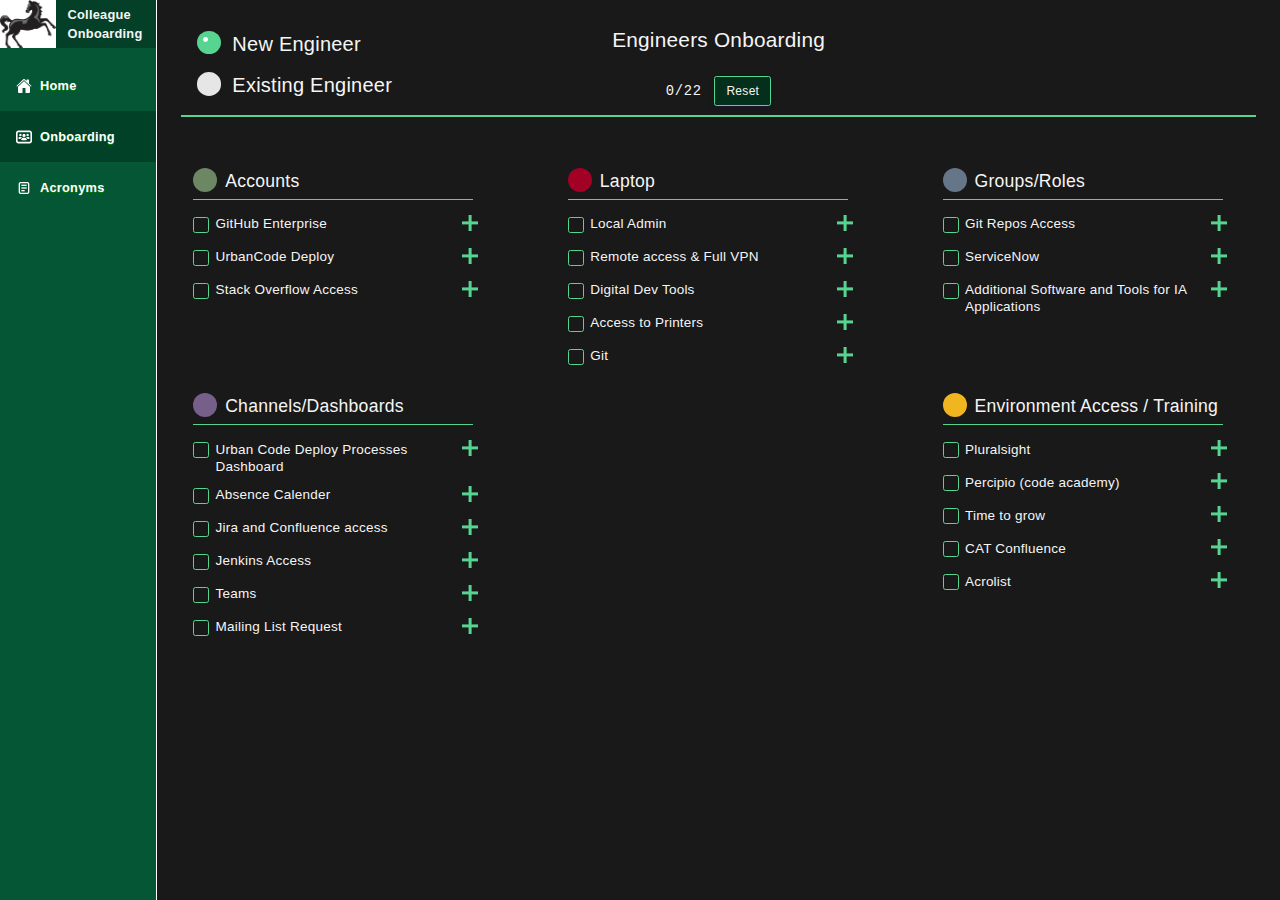
==== onboarding.html @ 808de561 "first commit" ====
<!DOCTYPE html>

<html lang="en" dir="ltr">
  <head>
    <meta charset="UTF-8" />
    <meta http-equiv="X-UA-Compatible" content="IE=edge" />
    <meta name="viewport" content="width=device-width, initial-scale=1.0" />
    <link rel="icon" type="image/svg+xml" href="./images/logo1.png" />
    <link rel="stylesheet" type="text/css" href="./css/onboarding.css" />
    <link rel="stylesheet" href="https://www.w3schools.com/w3css/4/w3.css" />
    <title>Onboarding Application</title>
  </head>

  <body>
    <div class="sidebar-content">
      <!-- SIDE NAV BAR CODE ------------------------------------------------------------------------------------------------------>
      <div class="sidebar open">
        <div class="logo-details">
          <img src="./images/logo1.png" class="" alt="" />
          <h1 class="logo_title">Colleague Onboarding</h1>
        </div>

        <div class="dmr-details">
          <a class="dmr_name" href="./index.html">
            <span class="">
              <svg
                stroke="currentColor"
                fill="currentColor"
                stroke-width="0"
                viewBox="0 0 512 512"
                class="text-white text-lg"
                height="20px"
                width="20px"
                xmlns="http://www.w3.org/2000/svg"
              >
                <path
                  d="M261.56 101.28a8 8 0 0 0-11.06 0L66.4 277.15a8 8 0 0 0-2.47 5.79L63.9 448a32 32 0 0 0 32 32H192a16 16 0 0 0 16-16V328a8 8 0 0 1 8-8h80a8 8 0 0 1 8 8v136a16 16 0 0 0 16 16h96.06a32 32 0 0 0 32-32V282.94a8 8 0 0 0-2.47-5.79z"
                ></path>
                <path
                  d="m490.91 244.15-74.8-71.56V64a16 16 0 0 0-16-16h-48a16 16 0 0 0-16 16v32l-57.92-55.38C272.77 35.14 264.71 32 256 32c-8.68 0-16.72 3.14-22.14 8.63l-212.7 203.5c-6.22 6-7 15.87-1.34 22.37A16 16 0 0 0 43 267.56L250.5 69.28a8 8 0 0 1 11.06 0l207.52 198.28a16 16 0 0 0 22.59-.44c6.14-6.36 5.63-16.86-.76-22.97z"
                ></path>
              </svg>
            </span>
            Home</a
          >

          <a class="dmr_name active" href="./onboarding.html">
            <span>
              <svg
                stroke="currentColor"
                fill="currentColor"
                stroke-width="0"
                viewBox="0 0 640 512"
                class="text-white text-lg"
                height="20px"
                width="20px"
                xmlns="http://www.w3.org/2000/svg"
              >
                <path
                  d="M96 0C43 0 0 43 0 96V416c0 53 43 96 96 96H544c53 0 96-43 96-96V96c0-53-43-96-96-96H96zM64 96c0-17.7 14.3-32 32-32H544c17.7 0 32 14.3 32 32V416c0 17.7-14.3 32-32 32H96c-17.7 0-32-14.3-32-32V96zm159.8 80a48 48 0 1 0 -96 0 48 48 0 1 0 96 0zM96 309.3c0 14.7 11.9 26.7 26.7 26.7h56.1c8-34.1 32.8-61.7 65.2-73.6c-7.5-4.1-16.2-6.4-25.3-6.4H149.3C119.9 256 96 279.9 96 309.3zM461.2 336h56.1c14.7 0 26.7-11.9 26.7-26.7c0-29.5-23.9-53.3-53.3-53.3H421.3c-9.2 0-17.8 2.3-25.3 6.4c32.4 11.9 57.2 39.5 65.2 73.6zM372 289c-3.9-.7-7.9-1-12-1H280c-4.1 0-8.1 .3-12 1c-26 4.4-47.3 22.7-55.9 47c-2.7 7.5-4.1 15.6-4.1 24c0 13.3 10.7 24 24 24H408c13.3 0 24-10.7 24-24c0-8.4-1.4-16.5-4.1-24c-8.6-24.3-29.9-42.6-55.9-47zM512 176a48 48 0 1 0 -96 0 48 48 0 1 0 96 0zM320 256a64 64 0 1 0 0-128 64 64 0 1 0 0 128z"
                ></path>
              </svg>
            </span>
            Onboarding</a
          >
          <a class="dmr_name" href="./acronyms.html">
            <span>
              <svg
                stroke="currentColor"
                fill="none"
                stroke-width="0"
                viewBox="0 0 24 24"
                class="text-white text-lg"
                height="20px"
                width="20px"
                xmlns="http://www.w3.org/2000/svg"
              >
                <path
                  fill-rule="evenodd"
                  clip-rule="evenodd"
                  d="M17 5H7C6.44772 5 6 5.44772 6 6V18C6 18.5523 6.44772 19 7 19H17C17.5523 19 18 18.5523 18 18V6C18 5.44772 17.5523 5 17 5ZM7 3C5.34315 3 4 4.34315 4 6V18C4 19.6569 5.34315 21 7 21H17C18.6569 21 20 19.6569 20 18V6C20 4.34315 18.6569 3 17 3H7Z"
                  fill="currentColor"
                ></path>
                <path d="M8 7H16V9H8V7Z" fill="currentColor"></path>
                <path d="M8 11H16V13H8V11Z" fill="currentColor"></path>
                <path d="M8 15H13V17H8V15Z" fill="currentColor"></path>
              </svg>
            </span>
            Acronyms</a
          >
        </div>
      </div>
      <div class="wrapper">
        <header>
          <div class="maintenance-section-h1">
            <label style="align-items: center; margin: auto">
              <!-- <img style="display: block; margin-left: auto; margin-right: auto; margin-bottom: 60px; width:60%" src="#"/> -->
              <div
                class="control-group"
                style="position: absolute; margin-left: 20px"
              >
                <label class="control control-radio">
                  New Engineer
                  <input
                    type="radio"
                    name="radio"
                    onchange="existing_update(false)"
                    checked
                  />
                  <div class="control_indicator"></div>
                </label>
                <label class="control control-radio">
                  Existing Engineer
                  <input
                    type="radio"
                    name="radio"
                    id="existing_radio"
                    onchange="existing_update(true)"
                  />
                  <div class="control_indicator"></div>
                </label>
              </div>
              <h2 class="title">Engineers Onboarding</h2>
            </label>
          </div>

          <div class="progress">
            <span class="progress__count">0/X</span>
            <input
              class="progress__reset"
              type="reset"
              value="Reset"
              title="Reset Checkboxes"
              tabindex="0"
            />
            <span class="progress__border"></span>
            <span class="progress__bar"></span>
          </div>
        </header>

        <div class="container">
          <section class="checklist">
            <span class="dot_accounts">
              <h2 class="checklist__title">Accounts</h2>
            </span>
            <span class="checklist__title-border"></span>
            <span class="checklist__percentage-border"></span>
            <ul class="checklist-container">
              <li class="checklist-item">
                <input
                  id=""
                  type="checkbox"
                  class="checkbox #existingboolean"
                /><label for="" class="checkbox #existing"></label
                ><span class="checklist-item__title">GitHub Enterprise</span>
                <button
                  class="checklist-item__expand"
                  aria-label="Toggle Info"
                  title="Toggle More Information"
                >
                  <span class="line"></span>
                </button>
                <div class="info-container">
                  <div class="info">
                    <ul>
                      <li>
                        <a href="https://github.com" target="_blank"
                          >IT@LBG Ticket - GitHub</a
                        >
                      </li>
                    </ul>
                  </div>
                </div>
              </li>

              <li class="checklist-item">
                <input
                  id=""
                  type="checkbox"
                  class="checkbox #existingboolean"
                /><label for="" class="checkbox #existing"></label
                ><span class="checklist-item__title">UrbanCode Deploy</span>
                <button
                  class="checklist-item__expand"
                  aria-label="Toggle Info"
                  title="Toggle More Information"
                >
                  <span class="line"></span>
                </button>
                <div class="info-container">
                  <div class="info">
                    <ul>
                      <li>
                        <a
                          href="https://www.ibm.com/cloud/urbancode"
                          target="_blank"
                          >IT@LBG Ticket - UrbanCode</a
                        >
                      </li>
                    </ul>
                  </div>
                </div>
              </li>

              <li class="checklist-item">
                <input
                  id=""
                  type="checkbox"
                  class="checkbox #existingboolean"
                /><label for="" class="checkbox #existing"></label
                ><span class="checklist-item__title"
                  >Stack Overflow Access</span
                >
                <button
                  class="checklist-item__expand"
                  aria-label="Toggle Info"
                  title="Toggle More Information"
                >
                  <span class="line"></span>
                </button>
                <div class="info-container">
                  <div class="info">
                    <ul>
                      <li>
                        <a href="https://stackoverflow.com" target="_blank"
                          >IT@LBG Ticket - Stack Overflow
                        </a>
                      </li>
                      <p>
                        When filling out this ticket, as jutification, input:
                        'As a Software Engineer, I will need access to Stack
                        Overflow to view engineering articles and ask
                        questions.'
                      </p>

                      <li>
                        <a href="https://stackoverflow.com" target="_blank"
                          >Stack Overflow Guide</a
                        >
                      </li>
                      <p>Find more information about Stack Overflow at LBG.</p>
                    </ul>
                  </div>
                </div>
              </li>
            </ul>
          </section>

          <section class="checklist">
            <span class="dot_laptops">
              <h2 class="checklist__title">Laptop</h2>
            </span>
            <span class="checklist__title-border"></span>
            <span class="checklist__percentage-border"></span>
            <ul class="checklist-container">
              <li class="checklist-item">
                <input
                  id=""
                  type="checkbox"
                  class="checkbox #existingboolean"
                /><label for="" class="checkbox #existing"></label
                ><span class="checklist-item__title">Local Admin</span>
                <button
                  class="checklist-item__expand"
                  aria-label="Toggle Info"
                  title="Toggle More Information"
                >
                  <span class="line"></span>
                </button>
                <div class="info-container">
                  <div class="info">
                    <ul>
                      <li>
                        <a href="https://www.microsoft.com" target="_blank"
                          >IT@LBG Ticket - Admin Ticket</a
                        >
                      </li>
                    </ul>
                  </div>
                </div>
              </li>

              <li class="checklist-item">
                <input
                  id=""
                  type="checkbox"
                  class="checkbox #existingboolean"
                /><label for="" class="checkbox #existing"></label
                ><span class="checklist-item__title"
                  >Remote access & Full VPN</span
                >
                <button
                  class="checklist-item__expand"
                  aria-label="Toggle Info"
                  title="Toggle More Information"
                >
                  <span class="line"></span>
                </button>
                <div class="info-container">
                  <div class="info">
                    <ul>
                      <li>
                        <a href="https://www.cisco.com" target="_blank"
                          >IT@LBG Ticket - Remote access & Full VPN</a
                        >
                      </li>
                      <p>
                        First, raise this ticket for a new 'Remote Access
                        Account'.
                      </p>
                      <p>
                        Second, raise the same ticket but for 'Remote Access
                        Entitlements' to get full VPN.
                      </p>
                      <li>
                        <a href="https://www.cisco.com" target="_blank"
                          >IT@LBG Ticket - RSA Soft Token</a
                        >
                      </li>
                      <p>
                        Raise the soft token request 24 hours after your remote
                        access account creation.
                      </p>
                    </ul>
                  </div>
                </div>
              </li>

              <li class="checklist-item">
                <input
                  id=""
                  type="checkbox"
                  class="checkbox #existingboolean"
                /><label for="" class="checkbox #existing"></label
                ><span class="checklist-item__title">Digital Dev Tools</span>
                <button
                  class="checklist-item__expand"
                  aria-label="Toggle Info"
                  title="Toggle More Information"
                >
                  <span class="line"></span>
                </button>
                <div class="info-container">
                  <div class="info">
                    <ul>
                      <li>
                        <a href="https://www.jetbrains.com" target="_blank"
                          >Digital Dev Tools Guide Process</a
                        >
                      </li>

                      <li>
                        <a href="https://www.jetbrains.com" target="_blank"
                          >IT@LBG Ticket - Dev Tools
                        </a>
                      </li>
                    </ul>
                  </div>
                </div>
              </li>

              <li class="checklist-item">
                <input
                  id=""
                  type="checkbox"
                  class="checkbox #existingboolean"
                /><label for="" class="checkbox #existing"></label
                ><span class="checklist-item__title">Access to Printers</span>
                <button
                  class="checklist-item__expand"
                  aria-label="Toggle Info"
                  title="Toggle More Information"
                >
                  <span class="line"></span>
                </button>
                <div class="info-container">
                  <div class="info">
                    <ul>
                      <li>
                        <a href="https://www.hp.com" target="_blank"
                          >Printing Access Process</a
                        >
                      </li>
                    </ul>
                  </div>
                </div>
              </li>

              <li class="checklist-item">
                <input
                  id=""
                  type="checkbox"
                  class="checkbox #existingboolean"
                /><label for="" class="checkbox #existing"></label
                ><span class="checklist-item__title">Git</span>
                <button
                  class="checklist-item__expand"
                  aria-label="Toggle Info"
                  title="Toggle More Information"
                >
                  <span class="line"></span>
                </button>
                <div class="info-container">
                  <div class="info">
                    <ul>
                      <li>
                        <a href="https://git-scm.com" target="_blank"
                          >Git Installation</a
                        >
                      </li>
                      <li>
                        <a href="https://git-scm.com" target="_blank"
                          >Git Guide</a
                        >
                      </li>
                      <p>
                        Follow the instructions above to set up and test Git on
                        your local machine.
                      </p>
                    </ul>
                  </div>
                </div>
              </li>
            </ul>
          </section>

          <section class="checklist">
            <span class="dot_groups">
              <h2 class="checklist__title">Groups/Roles</h2>
            </span>
            <span class="checklist__title-border"></span>
            <span class="checklist__percentage-border"></span>
            <ul class="checklist-container">
              <li class="checklist-item">
                <input id="" type="checkbox" /><label
                  for=""
                  class="checkbox"
                ></label
                ><span class="checklist-item__title">Git Repos Access</span>
                <button
                  class="checklist-item__expand"
                  aria-label="Toggle Info"
                  title="Toggle More Information"
                >
                  <span class="line"></span>
                </button>
                <div class="info-container">
                  <div class="info">
                    <ul>
                      <li>
                        <a href="https://github.com" target="_blank"
                          >SRE IA Application Repositories</a
                        >
                      </li>
                      <p>
                        Ask team to give you access to the relevant repositories
                        and access to push changes to the repositories.
                      </p>
                    </ul>
                  </div>
                </div>
              </li>

              <li class="checklist-item">
                <input id="" type="checkbox" /><label
                  for=""
                  class="checkbox"
                ></label
                ><span class="checklist-item__title">ServiceNow</span>
                <button
                  class="checklist-item__expand"
                  aria-label="Toggle Info"
                  title="Toggle More Information"
                >
                  <span class="line"></span>
                </button>
                <div class="info-container">
                  <div class="info">
                    <ul>
                      <li>
                        <a href="https://www.servicenow.com" target="_blank"
                          >ServiceNow Ticket</a
                        >
                      </li>
                      <p>
                        Confirm with your Manager/team if ServiceNow is required
                        for your role.
                      </p>
                      <p>
                        Raise ticket on IT@LBG to be added to the relevant
                        ServiceNow group access for your team to be able to view
                        and raise change requests.
                      </p>
                    </ul>
                  </div>
                </div>
              </li>

              <li class="checklist-item">
                <input id="" type="checkbox" /><label
                  for=""
                  class="checkbox"
                ></label
                ><span class="checklist-item__title"
                  >Additional Software and Tools for IA Applications</span
                >
                <button
                  class="checklist-item__expand"
                  aria-label="Toggle Info"
                  title="Toggle More Information"
                >
                  <span class="line"></span>
                </button>
                <div class="info-container">
                  <div class="info">
                    <ul>
                      <li>
                        <a href="https://www.hotmail.com" target="_blank"
                          >IA Application Tools</a
                        >
                      </li>
                      <p>
                        Access and install additional tools needed for your
                        role.
                      </p>
                    </ul>
                  </div>
                </div>
              </li>
            </ul>
          </section>

          <section class="checklist">
            <span class="dot_channels">
              <h2 class="checklist__title">Channels/Dashboards</h2>
            </span>
            <span class="checklist__title-border"></span>
            <span class="checklist__percentage-border"></span>
            <ul class="checklist-container">
              <li class="checklist-item">
                <input id="" type="checkbox" /><label
                  for=""
                  class="checkbox"
                ></label
                ><span class="checklist-item__title"
                  >Urban Code Deploy Processes Dashboard</span
                >
                <button
                  class="checklist-item__expand"
                  aria-label="Toggle Info"
                  title="Toggle More Information"
                >
                  <span class="line"></span>
                </button>
                <div class="info-container">
                  <div class="info">
                    <ul>
                      <li>
                        <a
                          href="https://www.ibm.com/cloud/urbancode"
                          target="_blank"
                          >Urban Code Deploy Dashboard</a
                        >
                      </li>
                      <p>
                        Click the link to access the dashboard listing of
                        current activities.
                      </p>
                    </ul>
                  </div>
                </div>
              </li>

              <li class="checklist-item">
                <input id="" type="checkbox" /><label
                  for=""
                  class="checkbox"
                ></label
                ><span class="checklist-item__title">Absence Calender</span>
                <button
                  class="checklist-item__expand"
                  aria-label="Toggle Info"
                  title="Toggle More Information"
                >
                  <span class="line"></span>
                </button>
                <div class="info-container">
                  <div class="info">
                    <ul>
                      <li>
                        <a
                          href="https://www.google.com/calendar"
                          target="_blank"
                          >Absence Calendar registration</a
                        >
                      </li>
                      <p>
                        Once registered, ask your manager to add you to your
                        team's specific absent calendar.
                      </p>
                    </ul>
                  </div>
                </div>
              </li>

              <li class="checklist-item">
                <input id="" type="checkbox" /><label
                  for=""
                  class="checkbox"
                ></label
                ><span class="checklist-item__title"
                  >Jira and Confluence access</span
                >
                <button
                  class="checklist-item__expand"
                  aria-label="Toggle Info"
                  title="Toggle More Information"
                >
                  <span class="line"></span>
                </button>
                <div class="info-container">
                  <div class="info">
                    <ul>
                      <li>
                        <a
                          href="https://www.atlassian.com/software/jira"
                          target="_blank"
                          >Jira and Confluence access</a
                        >
                      </li>
                      <p>
                        Ask to team to give you access to Jira and Confluence
                        for tickets,stories and IA SRE processes etc.
                      </p>
                    </ul>
                  </div>
                </div>
              </li>

              <li class="checklist-item">
                <input id="" type="checkbox" /><label
                  for=""
                  class="checkbox"
                ></label
                ><span class="checklist-item__title">Jenkins Access</span>
                <button
                  class="checklist-item__expand"
                  aria-label="Toggle Info"
                  title="Toggle More Information"
                >
                  <span class="line"></span>
                </button>
                <div class="info-container">
                  <div class="info">
                    <ul>
                      <li>
                        <a href="https://www.jenkins.io" target="_blank"
                          >Jenkins</a
                        >
                      </li>
                      <p>
                        Login with your global username (can be found on
                        workday) and password.
                      </p>
                    </ul>
                  </div>
                </div>
              </li>

              <li class="checklist-item">
                <input id="" type="checkbox" /><label
                  for=""
                  class="checkbox"
                ></label
                ><span class="checklist-item__title">Teams </span>
                <button
                  class="checklist-item__expand"
                  aria-label="Toggle Info"
                  title="Toggle More Information"
                >
                  <span class="line"></span>
                </button>
                <div class="info-container">
                  <div class="info">
                    <ul>
                      <p>
                        Ask the Manager/team to add you the relevant Teams chat
                        and channels such as Daily Team Sync, IA SRE ALL, IA SRE
                        - Ongoing Issues and MIP.ROBOTICS | Ops
                      </p>
                    </ul>
                  </div>
                </div>
              </li>

              <li class="checklist-item">
                <input id="" type="checkbox" /><label
                  for=""
                  class="checkbox"
                ></label
                ><span class="checklist-item__title"
                  >Mailing List Request
                </span>
                <button
                  class="checklist-item__expand"
                  aria-label="Toggle Info"
                  title="Toggle More Information"
                >
                  <span class="line"></span>
                </button>
                <div class="info-container">
                  <div class="info">
                    <ul>
                      <li>
                        <a href="https://outlook.office.com"
                          >Send Email to IA SRE</a
                        >
                      </li>
                      <p>
                        Click the above link to request to be added to the
                        required IASRE Distribution lists.
                      </p>
                    </ul>
                  </div>
                </div>
              </li>
            </ul>
          </section>

          <section class="checklist">
            <span class="dot_trainings">
              <h2
                style="font-size: 22px; white-space: nowrap"
                class="checklist__title"
              >
                Environment Access / Training
              </h2>
            </span>
            <span class="checklist__title-border"></span>
            <span class="checklist__percentage-border"></span>
            <ul class="checklist-container">
              <li class="checklist-item">
                <input
                  id=""
                  type="checkbox"
                  class="checkbox #existingboolean"
                /><label for="" class="checkbox #existing"></label
                ><span class="checklist-item__title">Pluralsight</span>
                <button
                  class="checklist-item__expand"
                  aria-label="Toggle Info"
                  title="Toggle More Information"
                >
                  <span class="line"></span>
                </button>
                <div class="info-container">
                  <div class="info">
                    <ul>
                      <li>
                        <a href="https://www.pluralsight.com"
                          >Pluralsight access</a
                        >
                      </li>
                      <p>
                        Link to Pluralsight page on SharePoint to login or
                        register for new users for extra training courses
                      </p>
                    </ul>
                  </div>
                </div>
              </li>

              <li class="checklist-item">
                <input
                  id=""
                  type="checkbox"
                  class="checkbox #existingboolean"
                /><label for="" class="checkbox #existing"></label
                ><span class="checklist-item__title"
                  >Percipio (code academy)
                </span>
                <button
                  class="checklist-item__expand"
                  aria-label="Toggle Info"
                  title="Toggle More Information"
                >
                  <span class="line"></span>
                </button>
                <div class="info-container">
                  <div class="info">
                    <ul>
                      <li>
                        <a
                          href="https://lbg.service-now.com/it_lbg?id=sc_cat_item&table=sc_cat_item&sys_id=3488d61e1bcd3150304f3f56464bcb7e"
                          >IT@LBG Ticket for Percipio</a
                        >
                      </li>
                      <li>
                        <a href="https://www.percipio.com">Percipio website</a>
                      </li>
                      <p>Link to Percipio website</p>
                    </ul>
                  </div>
                </div>
              </li>

              <li class="checklist-item">
                <input id="" type="checkbox" /><label
                  for=""
                  class="checkbox"
                ></label
                ><span class="checklist-item__title">Time to grow</span>
                <button
                  class="checklist-item__expand"
                  aria-label="Toggle Info"
                  title="Toggle More Information"
                >
                  <span class="line"></span>
                </button>
                <div class="info-container">
                  <div class="info">
                    <ul>
                      <li><a href="" target="_blank">Time to grow</a></li>
                      <p>Access to log training hours</p>
                    </ul>
                  </div>
                </div>
              </li>

              <li class="checklist-item">
                <input id="" type="checkbox" /><label
                  for=""
                  class="checkbox"
                ></label
                ><span class="checklist-item__title">CAT Confluence</span>
                <button
                  class="checklist-item__expand"
                  aria-label="Toggle Info"
                  title="Toggle More Information"
                >
                  <span class="line"></span>
                </button>
                <div class="info-container">
                  <div class="info">
                    <ul>
                      <p>
                        Links to ways of working approaches and information
                        about the CAT team and processes on Confluence
                      </p>

                      <li>
                        <a
                          href="https://www.atlassian.com/software/confluence"
                          target="_blank"
                          >CAT Confluence pages</a
                        >
                      </li>
                    </ul>
                  </div>
                </div>
              </li>

              <li class="checklist-item">
                <input
                  id=""
                  type="checkbox"
                  class="checkbox #existingboolean"
                /><label for="" class="checkbox #existing"></label
                ><span class="checklist-item__title">Acrolist</span>
                <button
                  class="checklist-item__expand"
                  aria-label="Toggle Info"
                  title="Toggle More Information"
                >
                  <span class="line"></span>
                </button>
                <div class="info-container">
                  <div class="info">
                    <ul>
                      <li>
                        <a href="https://www.powerbi.com" target="_blank"
                          >Acrolist</a
                        >
                      </li>
                      <p>
                        View and add LBG acronyms. To add new Acronyms, you must
                        join the Acrolist channel on Viva Engage
                      </p>
                    </ul>
                  </div>
                </div>
              </li>
            </ul>
          </section>
        </div>
      </div>
    </div>
  </body>

  <script>
    const checkboxValues_cat_SE =
        JSON.parse(localStorage.getItem("checkboxValues_cat_SE")) || {},
      buttons = Array.from(
        document.querySelectorAll(".checklist-item__expand")
      ),
      labels = Array.from(document.querySelectorAll(".checklist-item__title")),
      checkboxes = Array.from(
        document.querySelectorAll('input[type="checkbox"]')
      ),
      checkboxesLength = checkboxes.length,
      progress = document.querySelector(".progress__bar"),
      counter = document.querySelector(".progress__count"),
      reset = document.querySelector(".progress__reset");

    // START 1----------------------------------------------------------------------------------------------
    function loadIds() {
      for (let a = 0; a < checkboxesLength; a += 1) {
        const b = (a) => a.replace(/[ ,.!?;:'-]/g, "");
        (checkboxes[a].id = `${b(
          checkboxes[a].nextSibling.nextSibling.innerText
        ).toLowerCase()}`),
          checkboxes[a].nextSibling.setAttribute(
            "for",
            `${b(
              checkboxes[a].nextSibling.nextSibling.innerText
            ).toLowerCase()}`
          );
      }
    }
    // END 1----------------------------------------------------------------------------------------------

    // START 2----------------------------------------------------------------------------------------------
    function updateStorage(a) {
      (checkboxValues_cat_SE[a.id] = a.checked),
        localStorage.setItem(
          "checkboxValues_cat_SE",
          JSON.stringify(checkboxValues_cat_SE)
        );
    }
    // END 2----------------------------------------------------------------------------------------------

    // START 3----------------------------------------------------------------------------------------------
    function countChecked() {
      if ("checkbox" === this.type) {
        const a = this.parentNode.parentNode.parentNode,
          b =
            a.querySelectorAll("input:checked").length /
            a.querySelectorAll(".checklist-item").length;
        a.querySelector(
          ".checklist__percentage-border"
        ).style.transform = `scaleX(${b})`;
      } else
        Array.from(document.querySelectorAll(".checklist")).forEach((a) => {
          const b =
            a.querySelectorAll("input:checked").length /
            a.querySelectorAll(".checklist-item").length;
          a.querySelector(
            ".checklist__percentage-border"
          ).style.transform = `scaleX(${b})`;
        });
      let a = -1;
      Array.from(document.querySelectorAll("input:checked")).forEach(() => {
        a += 1;
      }),
        (counter.innerText = `${a}/${checkboxesLength}`),
        (progress.style.transform = `scaleX(${a / checkboxesLength})`),
        (checkboxValues_cat_SE.globalCounter = a),
        updateStorage(this);
    }
    // END 3----------------------------------------------------------------------------------------------

    // START 4----------------------------------------------------------------------------------------------
    function loadValues() {
      const a = checkboxValues_cat_SE.globalCounter || 0;
      (counter.innerText = `${a}/${checkboxesLength}`),
        Object.keys(checkboxValues_cat_SE).forEach((a) => {
          "globalCounter" !== a &&
            document.getElementById(a) &&
            (document.getElementById(a).checked = checkboxValues_cat_SE[a]);
        }),
        countChecked();
    }
    // END 4----------------------------------------------------------------------------------------------

    // START 5----------------------------------------------------------------------------------------------
    function toggleExpand() {
      const a = this.parentNode;
      a.querySelector(".line").classList.toggle("closed"),
        a.classList.toggle("open");
    }
    // END 5----------------------------------------------------------------------------------------------

    // START 6----------------------------------------------------------------------------------------------
    function resetCheckboxes() {
      this.classList.add("progress__reset--pressed"),
        checkboxes.forEach((a) => (a.checked = !1)),
        Object.keys(checkboxValues_cat_SE).forEach(
          (a) => delete checkboxValues_cat_SE[a]
        ),
        countChecked();
    }
    // END 6----------------------------------------------------------------------------------------------

    // START 7----------------------------------------------------------------------------------------------
    window.onload = function () {
      loadIds(),
        loadValues(),
        checkboxes.forEach((a) => a.addEventListener("click", countChecked)),
        buttons.forEach((a) => a.addEventListener("click", toggleExpand)),
        labels.forEach((a) => a.addEventListener("click", toggleExpand)),
        reset.addEventListener("click", resetCheckboxes),
        reset.addEventListener(
          "animationend",
          function () {
            this.classList.remove("progress__reset--pressed");
          },
          !1
        ),
        "serviceWorker" in navigator &&
          navigator.serviceWorker.register("/sw.js", { scope: "/" });
      if (localStorage.getItem("existing_radio") == "True") {
        console.log("TEST COMPLETE");
        document.getElementById("existing_radio").checked = true;
      }
    };
    // END 7----------------------------------------------------------------------------------------------

    // START 8----------------------------------------------------------------------------------------------
    function existing_update(existing) {
      var boxboolean = document.getElementsByClassName(
        "checkbox #existingboolean"
      );
      var boxes = document.getElementsByClassName("checkbox #existing");
      if (existing == true) {
        localStorage.setItem("existing_radio", "True");
        for (var i = 0; i < boxes.length; i++) {
          if (boxboolean.item(i).checked != true) {
            boxes.item(i).click();
          }
        }
      } else if (existing == false) {
        localStorage.setItem("existing_radio", "False");
        for (var i = 0; i < boxes.length; i++) {
          if (boxboolean.item(i).checked != false) {
            boxes.item(i).click();
          }
        }
      }
    }
    // END 8----------------------------------------------------------------------------------------------
  </script>
</html>
---- css/onboarding.css ----
html {
  -ms-text-size-adjust: 100%;
  -webkit-text-size-adjust: 100%;
}

html {
  zoom: 80%;
  background-color: #191919;
}

article,
aside,
footer,
header,
nav,
section {
  display: block;
}

h1 {
  font-size: 2em;
  margin: 0.67em 0;
}

a {
  background-color: transparent;
  -webkit-text-decoration-skip: objects;
}

img {
  border-style: none;
}

button,
input,
optgroup,
select,
textarea {
  font-family: sans-serif;
  font-size: 100%;
  line-height: 1.15;
  margin: 0;
}

button,
input {
  overflow: visible;
}

button,
select {
  text-transform: none;
}

[type="reset"],
[type="submit"],
button,
html [type="button"] {
  -webkit-appearance: button;
}

[type="button"]::-moz-focus-inner,
[type="reset"]::-moz-focus-inner,
[type="submit"]::-moz-focus-inner,
button::-moz-focus-inner {
  padding: 0;
  border-style: none;
}

[type="button"]:-moz-focusring,
[type="reset"]:-moz-focusring,
[type="submit"]:-moz-focusring,
button:-moz-focusring {
  outline: 1px dotted ButtonText;
}

[type="checkbox"] *,
:after,
:before {
  -webkit-box-sizing: border-box;
  box-sizing: border-box;
}

body {
  /* it prevents users from copying content in the website */
  /* user-select: none; */
  font-family: Rubik, -apple-system, BlinkMacSystemFont, "Segoe UI", Roboto,
    Oxygen, Ubuntu, Cantarell, "Fira Sans", "Droid Sans", "Helvetica Neue",
    sans-serif;
  display: -webkit-box;
  display: -ms-flexbox;
  display: flex;
  align-items: center;
  flex-direction: column;
  min-height: 100vh;
  margin: 0;
  letter-spacing: 0.02em;
  color: whitesmoke;
  -webkit-box-orient: vertical;
  -webkit-box-direction: normal;
  -ms-flex-direction: column;
  text-rendering: optimizeLegibility;
  -webkit-font-smoothing: antialiased;
  -moz-osx-font-smoothing: grayscale;
}

.wrapper {
  width: 100%;
  padding: 2rem;
}

a {
  -webkit-transition: all 0.2s ease;
  transition: all 0.2s ease;
  text-decoration: none;
  color: #57eaa6;
  border-bottom: 1px solid #57eaa6;
  text-shadow: 0 1px 0 green;
}

a:hover {
  border-bottom: 2px solid green;
}

::-moz-selection {
  background: #042f1c;
  text-shadow: none;
}

::selection {
  background: #042f1c;
  text-shadow: none;
}

.title {
  font-size: 26px;
  font-weight: 500;
  margin: 0 0.2em 1em;
  text-align: center;
}

.title a {
  color: #e6e6e6;
  border: 0;
}

.progress {
  margin-bottom: 5px;
  text-align: center;
}

.progress__count {
  font-family: Menlo, Monaco, Consolas, "Liberation Mono", "Courier New",
    monospace;
  font-size: 1.15em;
  letter-spacing: 0.05em;
}

.progress__reset {
  font-family: inherit;
  line-height: 37px;
  display: inline-block;
  height: 37px;
  margin-left: 0.75em;
  padding: 0 14px;
  cursor: pointer;
  -webkit-transition: all 0.3s ease;
  transition: all 0.3s ease;
  letter-spacing: 0.025em;
  color: inherit;
  border: 1px solid #57d490;
  border-radius: 3px;
  outline: 0;
  background: #042f1c;
  -webkit-box-shadow: 0 4px 6px rgba(33, 16, 118, 0.11),
    0 1px 3px rgba(33, 16, 118, 0.1);
  box-shadow: 0 4px 6px rgba(33, 16, 118, 0.11),
    0 1px 3px rgba(33, 16, 118, 0.1);
}

.progress__reset:focus,
.progress__reset:hover {
  background: black;
  -webkit-box-shadow: 0 7px 14px rgba(33, 16, 118, 0.16),
    0 3px 6px rgba(33, 16, 118, 0.2);
  box-shadow: 0 7px 14px rgba(33, 16, 118, 0.16),
    0 3px 6px rgba(33, 16, 118, 0.2);
}

.progress__reset:active {
  -webkit-box-shadow: 0 4px 6px rgba(33, 16, 118, 0.11),
    0 1px 3px rgba(33, 16, 118, 0.1);
  box-shadow: 0 4px 6px rgba(33, 16, 118, 0.11),
    0 1px 3px rgba(33, 16, 118, 0.1);
}

.progress__reset--pressed {
  -webkit-animation: wiggle 350ms ease alternate;
  animation: wiggle 350ms ease alternate;
}

.progress__border {
  display: block;
  margin-top: 12px;
  border-bottom: 3px solid #57d490;
  -webkit-box-shadow: 0 20px 20px -20px rgba(33, 16, 118, 0.65);
  box-shadow: 0 20px 20px -20px rgba(33, 16, 118, 0.65);
}

.progress__bar {
  display: block;
  height: 17px;
  -webkit-transition: -webkit-transform 0.5s ease;
  transition: -webkit-transform 0.5s ease;
  transition: transform 0.5s ease;
  transition: transform 0.5s ease, -webkit-transform 0.5s ease;
  -webkit-transform: scaleX(0);
  transform: scaleX(0);
  -webkit-transform-origin: left;
  transform-origin: left;
  background: #57d490;
}

.container {
  display: -webkit-box;
  display: -ms-flexbox;
  display: flex;
  margin: 0 auto;
  -webkit-box-flex: 1;
  -ms-flex: 1;
  flex: 1;
  -ms-flex-wrap: wrap;
  flex-wrap: wrap;
  -ms-flex-pack: distribute;
  justify-content: space-between;
  padding-top: 2%;
  padding-right: 2%;
}

.container .checklist {
  min-width: 350px;
  max-width: 400px;
  margin: 15px 15px 0;
}

.container .checklist .checklist-container {
  margin: 0;
  padding: 0;
  max-width: 350px;
}

.checklist__title {
  font-weight: 500;
  margin: 0;
  display: flex;
  font-size: 22px;
  margin-left: 40px;
}

.checklist__title-border {
  display: block;
  width: 350px;
  margin-top: 8px;
  border-bottom: 2px solid #57d490;
  -webkit-box-shadow: 0 15px 15px -15px rgba(33, 16, 118, 0.5);
  box-shadow: 0 15px 15px -15px rgba(33, 16, 118, 0.5);
}

.checklist__percentage-border {
  display: block;
  width: 350px;
  height: 6px;
  margin-bottom: 8px;
  -webkit-transition: -webkit-transform 350ms ease;
  transition: -webkit-transform 350ms ease;
  transition: transform 350ms ease;
  transition: transform 350ms ease, -webkit-transform 350ms ease;
  -webkit-transform: scaleX(0);
  transform: scaleX(0);
  -webkit-transform-origin: left;
  transform-origin: left;
  background: #57d490;
}

.checklist-item {
  display: block;
  margin: 15px 0;
}

.checkbox {
  position: relative;
  top: 1px;
  display: inline-block;
  width: 20px;
  height: 20px;
  cursor: pointer;
  -webkit-transition: background 150ms ease;
  transition: background 150ms ease;
  border: 2px solid #57d490;
  border-radius: 3px;
}

.checkbox:hover {
  background: #042f1c;
}

.checkbox:after {
  position: absolute;
  top: 1px;
  left: 5px;
  width: 6px;
  height: 12px;
  content: "";
  -webkit-transition: all 325ms ease;
  transition: all 325ms ease;
  -webkit-transform: rotate(45deg) scale(0);
  transform: rotate(45deg) scale(0);
  opacity: 0;
  border-right: 2px solid black;
  border-bottom: 2px solid black;
}

.checklist-item__title {
  font-size: 1.125em;
  line-height: 1.25;
  display: inline-block;
  width: calc(100% - 48px);
  margin-left: 8px;
  cursor: pointer;
  -webkit-transition: color 250ms ease;
  transition: color 250ms ease;
  vertical-align: top;
}

.checklist-item__title:focus,
.checklist-item__title:hover {
  color: #dcdcdc;
}

input[type="checkbox"] {
  display: none;
}

input[type="checkbox"]:checked ~ .checkbox {
  -webkit-animation: wiggle 0.4s ease;
  animation: wiggle 0.4s ease;
  border-color: transparent;
  background: #57d490;
}

input[type="checkbox"]:checked ~ .checkbox:after {
  -webkit-transform: rotate(45deg) scale(1);
  transform: rotate(45deg) scale(1);
  opacity: 1;
}

input[type="checkbox"]:checked ~ .checklist-item__title {
  -webkit-transition: all 175ms ease;
  transition: all 175ms ease;
  text-decoration: line-through;
  opacity: 0.5;
}

@-webkit-keyframes wiggle {
  from {
    -webkit-transform: scale(1, 1);
    transform: scale(1, 1);
  }

  30% {
    -webkit-transform: scale(1.25, 0.75);
    transform: scale(1.25, 0.75);
  }

  40% {
    -webkit-transform: scale(0.75, 1.25);
    transform: scale(0.75, 1.25);
  }

  50% {
    -webkit-transform: scale(1.15, 0.85);
    transform: scale(1.15, 0.85);
  }

  65% {
    -webkit-transform: scale(0.95, 1.05);
    transform: scale(0.95, 1.05);
  }

  75% {
    -webkit-transform: scale(1.05, 0.95);
    transform: scale(1.05, 0.95);
  }

  to {
    -webkit-transform: scale(1, 1);
    transform: scale(1, 1);
  }
}

@keyframes wiggle {
  from {
    -webkit-transform: scale(1, 1);
    transform: scale(1, 1);
  }

  30% {
    -webkit-transform: scale(1.25, 0.75);
    transform: scale(1.25, 0.75);
  }

  40% {
    -webkit-transform: scale(0.75, 1.25);
    transform: scale(0.75, 1.25);
  }

  50% {
    -webkit-transform: scale(1.15, 0.85);
    transform: scale(1.15, 0.85);
  }

  65% {
    -webkit-transform: scale(0.95, 1.05);
    transform: scale(0.95, 1.05);
  }

  75% {
    -webkit-transform: scale(1.05, 0.95);
    transform: scale(1.05, 0.95);
  }

  to {
    -webkit-transform: scale(1, 1);
    transform: scale(1, 1);
  }
}

.checklist-item__expand {
  float: right;
  width: 20px;
  height: 20px;
  cursor: pointer;
  border: 0;
  outline: 0;
  background: 0 0;
}

.line {
  display: block;
  width: 20px;
  -webkit-transition: all 0.3s cubic-bezier(0.76, -0.26, 0.15, 1.32);
  transition: all 0.3s cubic-bezier(0.76, -0.26, 0.15, 1.32);
  -webkit-transform: translateY(-50%);
  transform: translateY(-50%);
  -webkit-transform-origin: center center;
  transform-origin: center center;
  outline: 1px solid transparent;
  background: #57d490;
}

.line:after {
  display: block;
  width: 20px;
  height: 4px;
  content: "";
  -webkit-transition: all 0.3s cubic-bezier(0.76, -0.26, 0.15, 1.32);
  transition: all 0.3s cubic-bezier(0.76, -0.26, 0.15, 1.32);
  -webkit-transform: rotate(90deg);
  transform: rotate(90deg);
  -webkit-transform-origin: center center;
  transform-origin: center center;
  outline: 1px solid transparent;
  background: #57d490;
}

.closed.line {
  top: 45%;
  -webkit-transform: rotate(180deg);
  transform: rotate(180deg);
  background: green;
}

.closed.line:after {
  -webkit-transform: rotate(0);
  transform: rotate(0);
  background: 0 0;
}

.info-container {
  font-family: -apple-system, BlinkMacSystemFont, "Segoe UI", Roboto, Oxygen,
    Ubuntu, Cantarell, "Fira Sans", "Droid Sans", "Helvetica Neue", sans-serif;
  font-size: 1.063em;
  line-height: 1.4;
  overflow: hidden;
  max-height: 0;
  -webkit-transition: max-height 0.3s ease-in;
  transition: max-height 0.3s ease-in;
}

.info-container ul {
  padding-left: 26px;
  list-style-type: disc;
}

.info-container li {
  margin-top: 0.25em;
}

.info-container .info {
  margin-top: 0.55em;
  margin-bottom: 0.2em;
  padding-bottom: 0.75em;
  border-bottom: 1px solid green;
}

.checklist .open .info-container {
  max-height: 500px;
  -webkit-transition-timing-function: ease-out;
  transition-timing-function: ease-out;
}

.social {
  font-size: 1.25em;
  margin-top: 1.75em;
  text-align: center;
  -ms-flex-item-align: center;
  align-self: center;
}

.social-buttons {
  display: block;
  margin-top: 12px;
  -webkit-transition: all 0.4s;
  transition: all 0.4s;
  background: 0 0;
}

.social-buttons a {
  display: inline-block;
  width: 37px;
  height: 37px;
  cursor: pointer;
  border: 2px solid #e6e6e6;
  border-radius: 3px;
}

.social-buttons a.social-buttons__twitter {
  -webkit-transition: border 0.2s ease;
  transition: border 0.2s ease;
  background: url(../share-buttons.svg) no-repeat 5px 6px;
}

.social-buttons a.social-buttons__twitter:hover {
  border: 2px dotted green;
}

.social-buttons a.social-buttons__facebook {
  margin: 0 7px;
  -webkit-transition: border 0.2s ease;
  transition: border 0.2s ease;
  background: url(../share-buttons.svg) no-repeat -27px 6px;
}

.social-buttons a.social-buttons__facebook:hover {
  border: 2px dotted green;
}

footer {
  font-weight: 300;
  margin-top: 1.25em;
  padding: 0.85em 1.85em;
  text-align: center;
  border-top: 1px solid #57b26e;
  -ms-flex-item-align: center;
  align-self: center;
}

footer span {
  font-size: 1.45em;
  font-weight: 500;
  padding: 0 0.175em;
  vertical-align: middle;
  color: green;
}

.title-404 {
  font-size: 6.5em;
  width: 100%;
  margin-bottom: 0;
  text-align: center;
}

.text-404 {
  font-size: 2.5em;
}

.dot_accounts {
  height: 30px;
  width: 30px;
  border-radius: 50%;
  display: inline-block;
  background-color: #6d8764;
  margin-bottom: 0;
}

.dot_groups {
  height: 30px;
  width: 30px;
  border-radius: 50%;
  display: inline-block;
  background-color: #647687;
  margin-bottom: 0;
}

.dot_channels {
  height: 30px;
  width: 30px;
  border-radius: 50%;
  display: inline-block;
  background-color: #76608a;
  margin-bottom: 0;
}

.dot_laptops {
  height: 30px;
  width: 30px;
  border-radius: 50%;
  display: inline-block;
  background-color: #a20025;
  margin-bottom: 0;
}

.dot_trainings {
  height: 30px;
  width: 30px;
  border-radius: 50%;
  display: inline-block;
  background-color: #f1b51f;
  margin-bottom: 0;
}

.control {
  font-family: arial;
  display: block;
  position: relative;
  padding-left: 44px;
  margin-bottom: 8px;
  padding-top: 6px;
  cursor: pointer;
  font-size: 25px;
}
.control input {
  position: absolute;
  z-index: -1;
  opacity: 0;
}
.control_indicator {
  position: absolute;
  top: 9px;
  left: 0;
  height: 29px;
  width: 30px;
  background: #e6e6e6;
  border: 0px solid #000000;
  border-radius: undefinedpx;
}
.control:hover input ~ .control_indicator,
.control input:focus ~ .control_indicator {
  background: #cccccc;
}

.control input:checked ~ .control_indicator {
  background: #57d490;
}
.control:hover input:not([disabled]):checked ~ .control_indicator,
.control input:checked:focus ~ .control_indicator {
  background: #57d490;
}
.control input:disabled ~ .control_indicator {
  background: #204a1a;
  opacity: 0;
  pointer-events: none;
}
.control_indicator:after {
  box-sizing: unset;
  content: "";
  position: absolute;
  display: none;
}
.control input:checked ~ .control_indicator:after {
  display: block;
}
.control-radio .control_indicator {
  border-radius: 50%;
}

.control-radio .control_indicator:after {
  left: 7px;
  top: 7px;
  height: 6px;
  width: 6px;
  border-radius: 50%;
  background: #ffffff;
  transition: background 250ms;
}
.control-radio input:disabled ~ .control_indicator:after {
  background: #7b7b7b;
}
.control-radio .control_indicator::before {
  content: "";
  display: block;
  position: absolute;
  left: 0;
  top: 0;
  width: 4.5rem;
  height: 4.5rem;
  margin-left: -1.3rem;
  margin-top: -1.3rem;
  background: #2aa1c0;
  border-radius: 3rem;
  opacity: 0.6;
  z-index: 99999;
  transform: scale(0);
}
@keyframes s-ripple {
  0% {
    opacity: 0;
    transform: scale(0);
  }
  20% {
    transform: scale(1);
  }
  100% {
    opacity: 0.01;
    transform: scale(1);
  }
}
@keyframes s-ripple-dup {
  0% {
    transform: scale(0);
  }
  30% {
    transform: scale(1);
  }
  60% {
    transform: scale(1);
  }
  100% {
    opacity: 0;
    transform: scale(1);
  }
}
.control-radio input + .control_indicator::before {
  animation: s-ripple 250ms ease-out;
}
.control-radio input:checked + .control_indicator::before {
  animation-name: s-ripple-dup;
}

@media print {
  *,
  :after,
  :before,
  :first-letter,
  :first-line {
    color: #000 !important;
    background: 0 0 !important;
    -webkit-box-shadow: none !important;
    box-shadow: none !important;
    text-shadow: none !important;
  }

  a,
  a:visited {
    text-decoration: underline;
  }

  a[href]:after {
    content: " (" attr(href) ")";
  }

  abbr[title]:after {
    content: " (" attr(title) ")";
  }

  a[href^="#"]:after,
  a[href^="javascript:"]:after {
    content: "";
  }

  img {
    page-break-inside: avoid;
  }

  h2 {
    orphans: 3;
    widows: 3;
    page-break-after: avoid;
  }
}

.main-screen {
  display: flex;
  left: 0;
  width: 100%;
  height: 100%;
  position: absolute;
}

/* NAV BAR CODE ------------------------------------------------------------------------------------------------------------------------*/

/* nav bar appearance & position */
.sidebar {
  width: 78px;
  background-color: rgb(4, 86, 52);
  transition: all 0.2s ease;
  height: 100%;
}

/* setting the navbar open width */
.sidebar.open {
  width: 225px;
  border-right: 1px solid white;
}

/* top section of navbar */
.sidebar .logo-details {
  height: 60px;
  display: flex;
  align-items: center;
  position: relative;
  background: #044027;
  gap: 1rem;
}

.logo-details img {
  height: 100%;
}

.logo-details .logo_title {
  font-size: medium;
  text-align: left;
  font-weight: bold;
}

/* top section of navbar text */
.sidebar .logo-details .logo_name {
  color: #f1f1f1;
  font-size: 20px;
  font-weight: 50;
  opacity: 0;
  padding: 20px 0px 20px 10px;
}

.sidebar.open .logo-details .logo_name {
  opacity: 100%;
}

/* position the navbar btn & effects */
.sidebar .logo-details #btn {
  position: absolute;
  top: 30px;
  right: 17px;
  transform: translateY(-50%);
  cursor: pointer;
}

/* navbar icons inc btn effects */
.sidebar i {
  color: #f1f1f1;
  height: 60px;
  min-width: 50px;
  font-size: 28px;
  text-align: center;
  line-height: 60px;
}

.sidebar-content {
  display: flex;
  left: 0;
  width: 100%;
  height: 100%;
  position: absolute;
}

/* nav bar links appearance effects */
.sidebar .links_name {
  color: #f1f1f1;
  font-size: 20px;
  font-weight: 400;
  white-space: nowrap;
  opacity: 0;
  transition: all 0.1s ease-in;
  background-color: transparent;

  display: none;
}

/* nav bar links text opacity & cursor*/
.sidebar.open .links_name {
  opacity: 100%;
  pointer-events: auto;
  display: block;
}

/* misc 1 & 2 section background --------------------------------------------------------------------------------*/

/* RELEASES */
.sidebar .dmr-details {
  /* height: 60px; */
  /* width: 250px; */
  display: flex;
  flex-direction: column;
  align-items: center;
  position: relative;
  margin-top: 1rem;
  /* background: #054b2e; */
}

/* RELEASES appearance effects */
.dmr_name {
  color: #fff;
  width: 100%;
  font-size: 16px;
  font-weight: bold;
  white-space: nowrap;
  transition: all 0.1s ease-in;
  background-color: transparent;
  border: none;
  /* text-align: center; */
  text-decoration: none;
  padding: 20px;
  display: flex;
  align-items: center;
  gap: 5px;
}

.dmr_name span {
  margin-right: 5px;
  display: flex;
  align-items: center;
  width: fit-content;
}

/* code to make the boarder around nav bar links */
.dmr_name:hover {
  border: 0;
  background-color: #6a6a6a92;
  /* box-shadow: 0 2px 5px 0 rgb(0 0 0 / 16%), 0 2px 10px 0 rgb(0 0 0 / 12%); */
  transition: all 0.1s ease-in-out;
}

.active {
  background-color: #014128;
}

/* --------------------------------------------------------------------------- */
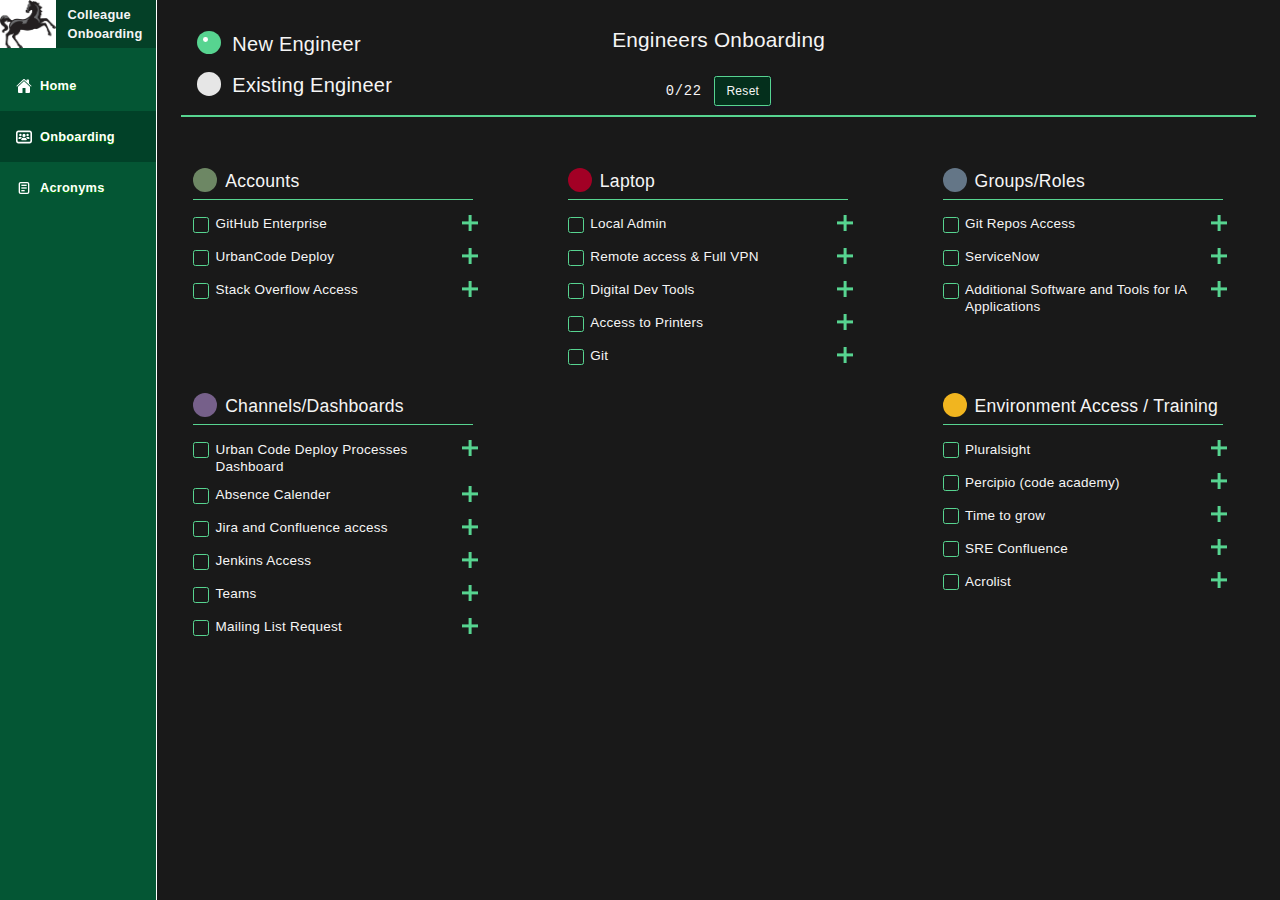
==== commit 264a6657: "Changed to SRE" ====
--- a/onboarding.html
+++ b/onboarding.html
@@ -832,7 +832,7 @@
                   for=""
                   class="checkbox"
                 ></label
-                ><span class="checklist-item__title">CAT Confluence</span>
+                ><span class="checklist-item__title">SRE Confluence</span>
                 <button
                   class="checklist-item__expand"
                   aria-label="Toggle Info"
@@ -845,14 +845,14 @@
                     <ul>
                       <p>
                         Links to ways of working approaches and information
-                        about the CAT team and processes on Confluence
+                        about the SRE team and processes on Confluence
                       </p>
 
                       <li>
                         <a
                           href="https://www.atlassian.com/software/confluence"
                           target="_blank"
-                          >CAT Confluence pages</a
+                          >SRE Confluence pages</a
                         >
                       </li>
                     </ul>
